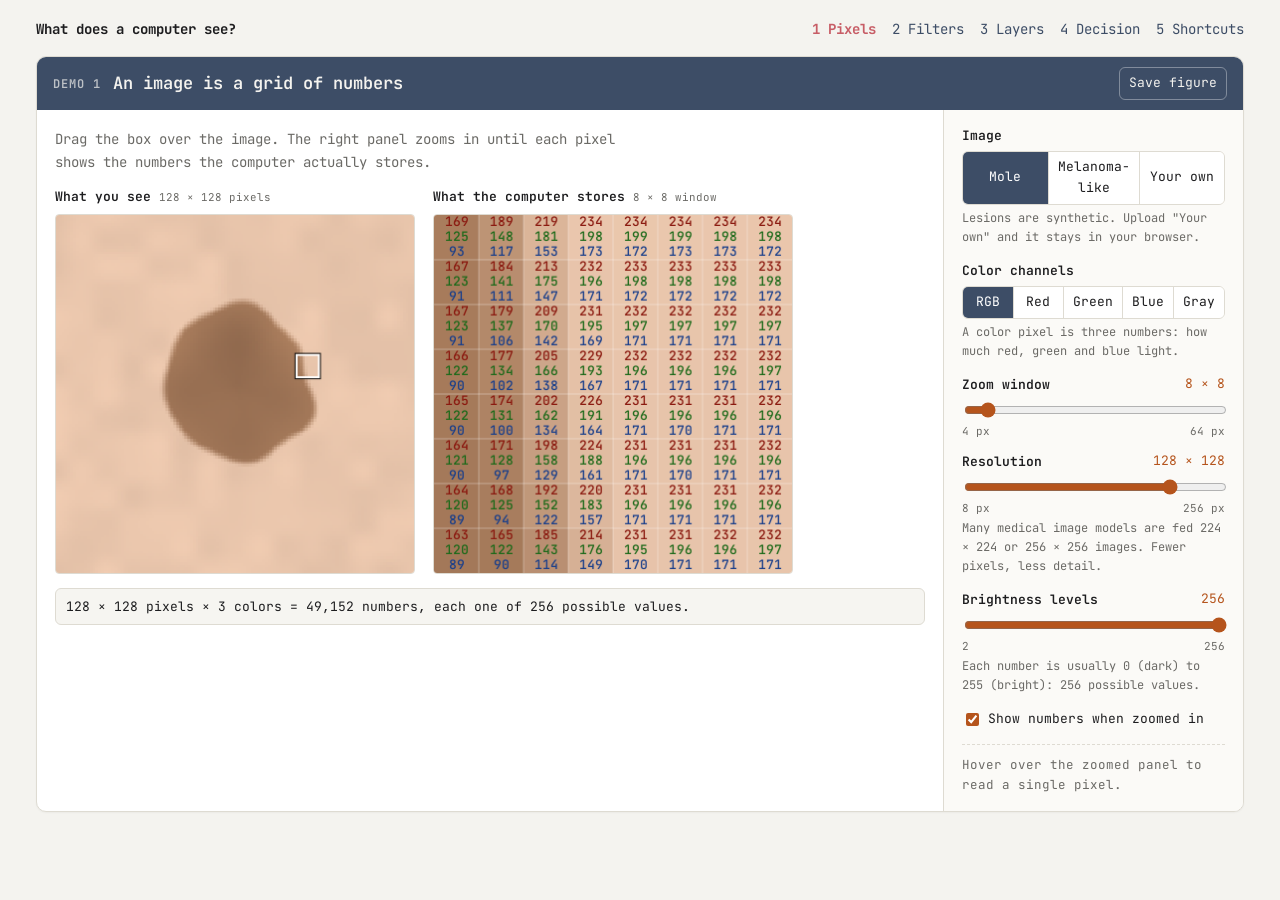
==== demos/01-pixels.html @ acb420b3 "Interactive demos for "What does a computer see?" Five slider demos (pixels, filters, layers, decisi" ====
<!doctype html>
<html lang="en">
<head>
  <meta charset="utf-8">
  <meta name="viewport" content="width=device-width, initial-scale=1">
  <title>Pixels Are Numbers</title>
  <link rel="stylesheet" href="../assets/style.css">
</head>
<body>
<div class="site">
  <nav class="site-nav">
    <a class="home" href="../index.html">What does a computer see?</a>
    <a href="01-pixels.html" aria-current="page">1 Pixels</a>
    <a href="02-convolution.html">2 Filters</a>
    <a href="03-layers.html">3 Layers</a>
    <a href="04-decision.html">4 Decision</a>
    <a href="05-shortcuts.html">5 Shortcuts</a>
  </nav>

  <section class="demo">
    <div class="demo-bar">
      <span class="num">DEMO 1</span>
      <h1>An image is a grid of numbers</h1>
      <button id="save">Save figure</button>
    </div>
    <div class="demo-body">
      <div class="stage">
        <p class="lede">Drag the box over the image. The right panel zooms in until each pixel shows the numbers the computer actually stores.</p>
        <div class="panels">
          <div class="panel">
            <div class="panel-title">What you see <small id="dims"></small></div>
            <canvas id="full" class="framed"></canvas>
          </div>
          <div class="panel">
            <div class="panel-title">What the computer stores <small id="zoomlabel"></small></div>
            <canvas id="zoom" class="framed"></canvas>
          </div>
        </div>
        <div class="readout" id="readout" style="margin-top:14px"></div>
      </div>

      <aside class="controls">
        <div class="control">
          <div class="control-head">Image</div>
          <div class="seg" id="source">
            <button data-value="benign" aria-pressed="true">Mole</button>
            <button data-value="malignant">Melanoma-like</button>
            <button data-value="upload">Your own</button>
          </div>
          <input type="file" id="file" accept="image/*" hidden>
          <span class="hint">Lesions are synthetic. Upload "Your own" and it stays in your browser.</span>
        </div>

        <div class="control">
          <div class="control-head">Color channels</div>
          <div class="seg" id="channel">
            <button data-value="rgb" aria-pressed="true">RGB</button>
            <button data-value="r">Red</button>
            <button data-value="g">Green</button>
            <button data-value="b">Blue</button>
            <button data-value="gray">Gray</button>
          </div>
          <span class="hint">A color pixel is three numbers: how much red, green and blue light.</span>
        </div>

        <div class="control">
          <div class="control-head"><label for="zoomsize">Zoom window</label><output for="zoomsize"></output></div>
          <input type="range" id="zoomsize" min="4" max="64" step="1" value="8">
          <div class="control-range"><span>4 px</span><span>64 px</span></div>
        </div>

        <div class="control">
          <div class="control-head"><label for="res">Resolution</label><output for="res"></output></div>
          <input type="range" id="res" min="3" max="8" step="1" value="7">
          <div class="control-range"><span>8 px</span><span>256 px</span></div>
          <span class="hint">Many medical image models are fed 224 × 224 or 256 × 256 images. Fewer pixels, less detail.</span>
        </div>

        <div class="control">
          <div class="control-head"><label for="levels">Brightness levels</label><output for="levels"></output></div>
          <input type="range" id="levels" min="1" max="8" step="1" value="8">
          <div class="control-range"><span>2</span><span>256</span></div>
          <span class="hint">Each number is usually 0 (dark) to 255 (bright): 256 possible values.</span>
        </div>

        <label class="check"><input type="checkbox" id="shownums" checked> Show numbers when zoomed in</label>

        <div class="note">Hover over the zoomed panel to read a single pixel.</div>
      </aside>
    </div>
  </section>
</div>

<script src="../assets/common.js"></script>
<script src="01-pixels.js"></script>
</body>
</html>
---- assets/style.css ----
/* Shared look for every demo: a framed "demo window" with a figure area
   on the left and a control panel on the right, in the spirit of the
   Neural Network Design demos. Light theme only so screenshots match print. */

@import url("https://fonts.googleapis.com/css2?family=JetBrains+Mono:wght@400;500;600;700&display=swap");

:root {
  --bg: #f4f3ef;
  --panel: #ffffff;
  --ink: #1d1d1f;
  --muted: #6b6a66;
  --line: #dedbd2;
  --bar: #3d4d66;
  --bar-ink: #f4f3ef;
  --accent: #b5541c;
  --benign: #2a8c82;
  --malignant: #c75d66;
  --radius: 10px;
  --mono: "JetBrains Mono", ui-monospace, monospace;
  color-scheme: light;
}

* { box-sizing: border-box; }

html, body {
  margin: 0;
  background: var(--bg);
  color: var(--ink);
  font: 14px/1.6 var(--mono);
}

a { color: var(--accent); }

/* ---------- site header ---------- */
.site {
  max-width: 1240px;
  margin: 0 auto;
  padding: 18px 16px 48px;
}
.site-nav {
  display: flex;
  flex-wrap: wrap;
  align-items: baseline;
  gap: 6px 16px;
  margin-bottom: 16px;
  font-size: 14px;
}
.site-nav .home { font-weight: 700; color: var(--ink); text-decoration: none; margin-right: auto; }
.site-nav a { text-decoration: none; color: var(--bar); }
.site-nav a:hover { text-decoration: underline; }
.site-nav a[aria-current="page"] { color: var(--malignant); font-weight: 700; }

/* ---------- demo window ---------- */
.demo {
  background: var(--panel);
  border: 1px solid var(--line);
  border-radius: var(--radius);
  overflow: hidden;
  box-shadow: 0 1px 2px rgba(0, 0, 0, 0.04);
}
.demo-bar {
  display: flex;
  align-items: center;
  gap: 12px;
  background: var(--bar);
  color: var(--bar-ink);
  padding: 10px 16px;
}
.demo-bar .num {
  font: 600 12px var(--mono);
  letter-spacing: 0.08em;
  opacity: 0.7;
}
.demo-bar h1 { font-size: 17px; margin: 0; font-weight: 600; flex: 1; }
.demo-bar button { background: transparent; color: var(--bar-ink); border-color: rgba(255, 255, 255, 0.35); }
.demo-bar button:hover { background: rgba(255, 255, 255, 0.1); }

.demo-body {
  display: grid;
  grid-template-columns: minmax(0, 1fr) 300px;
}
.stage {
  padding: 18px;
  min-width: 0;
  overflow-x: auto;
}
.controls {
  border-left: 1px solid var(--line);
  padding: 16px 18px;
  background: #fbfaf7;
  display: flex;
  flex-direction: column;
  gap: 14px;
}
@media (max-width: 860px) {
  .demo-body { grid-template-columns: 1fr; }
  .controls { border-left: 0; border-top: 1px solid var(--line); }
}

.lede { margin: 0 0 14px; color: var(--muted); max-width: 70ch; }

/* ---------- figure panels ---------- */
.panels { display: flex; flex-wrap: wrap; gap: 18px; align-items: flex-start; }
.panel { display: flex; flex-direction: column; gap: 6px; }
.panel-title { font-size: 13px; font-weight: 600; }
.panel-title small { font-weight: 400; color: var(--muted); }
canvas { display: block; max-width: 100%; }
canvas.framed { border: 1px solid var(--line); border-radius: 4px; }
.readout {
  font: 13px/1.5 var(--mono);
  color: var(--ink);
  background: #f6f5f1;
  border: 1px solid var(--line);
  border-radius: 6px;
  padding: 8px 10px;
  white-space: pre-wrap;
}

/* ---------- controls ---------- */
.control { display: flex; flex-direction: column; gap: 4px; }
.control-head { display: flex; justify-content: space-between; font-size: 13px; font-weight: 600; }
.control-head output { font: 13px var(--mono); color: var(--accent); }
.control-range { display: flex; justify-content: space-between; font: 11px var(--mono); color: var(--muted); }
.control .hint { font-size: 12px; color: var(--muted); }
input[type="range"] { width: 100%; accent-color: var(--accent); }
input[type="checkbox"] { accent-color: var(--accent); }
select, button, input[type="number"] {
  font: inherit;
  font-size: 13px;
  padding: 5px 9px;
  border: 1px solid var(--line);
  border-radius: 6px;
  background: #fff;
  color: var(--ink);
}
button { cursor: pointer; }
button:hover { background: #f1efe9; }
button.primary { background: var(--accent); color: #fff; border-color: var(--accent); }
button.primary:hover { filter: brightness(1.08); }
.row { display: flex; gap: 8px; flex-wrap: wrap; align-items: center; }
.seg { display: flex; border: 1px solid var(--line); border-radius: 6px; overflow: hidden; }
.seg button { border: 0; border-radius: 0; flex: 1; }
.seg button + button { border-left: 1px solid var(--line); }
.seg button[aria-pressed="true"] { background: var(--bar); color: #fff; }
label.check { display: flex; gap: 6px; align-items: center; font-size: 13px; }

.note {
  font-size: 12.5px;
  color: var(--muted);
  border-top: 1px dashed var(--line);
  padding-top: 10px;
}
.note b { color: var(--ink); }

.legend { display: flex; gap: 14px; flex-wrap: wrap; font-size: 12px; color: var(--muted); }
.swatch { display: inline-block; width: 10px; height: 10px; border-radius: 2px; margin-right: 4px; vertical-align: -1px; }

/* Screenshot mode (?clean): hides the site nav so the demo window fills the shot. */
body.clean .site-nav, body.clean .site-foot { display: none; }
body.clean .site { padding: 0; max-width: none; }
body.clean .demo { border-radius: 0; border: 0; }

.site-foot { margin-top: 18px; font-size: 12.5px; color: var(--muted); }
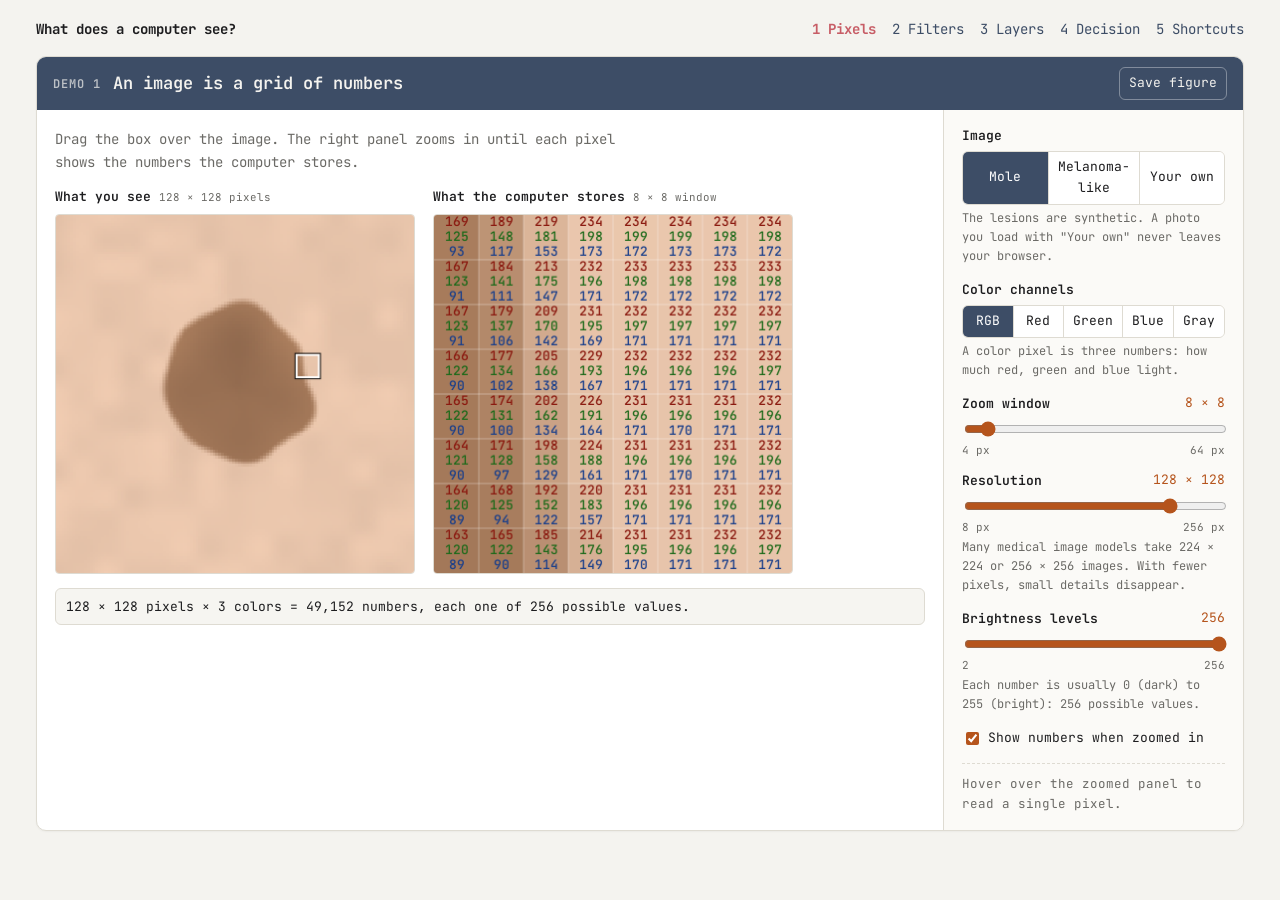
==== commit d1ddbcef: "Rework demo and README text for plainer wording Rewrite ledes, hints and notes to drop filler and st" ====
--- a/demos/01-pixels.html
+++ b/demos/01-pixels.html
@@ -3,7 +3,7 @@
 <head>
   <meta charset="utf-8">
   <meta name="viewport" content="width=device-width, initial-scale=1">
-  <title>Pixels Are Numbers</title>
+  <title>Pixels are numbers</title>
   <link rel="stylesheet" href="../assets/style.css">
 </head>
 <body>
@@ -25,7 +25,7 @@
     </div>
     <div class="demo-body">
       <div class="stage">
-        <p class="lede">Drag the box over the image. The right panel zooms in until each pixel shows the numbers the computer actually stores.</p>
+        <p class="lede">Drag the box over the image. The right panel zooms in until each pixel shows the numbers the computer stores.</p>
         <div class="panels">
           <div class="panel">
             <div class="panel-title">What you see <small id="dims"></small></div>
@@ -48,7 +48,7 @@
             <button data-value="upload">Your own</button>
           </div>
           <input type="file" id="file" accept="image/*" hidden>
-          <span class="hint">Lesions are synthetic. Upload "Your own" and it stays in your browser.</span>
+          <span class="hint">The lesions are synthetic. A photo you load with "Your own" never leaves your browser.</span>
         </div>
 
         <div class="control">
@@ -73,7 +73,7 @@
           <div class="control-head"><label for="res">Resolution</label><output for="res"></output></div>
           <input type="range" id="res" min="3" max="8" step="1" value="7">
           <div class="control-range"><span>8 px</span><span>256 px</span></div>
-          <span class="hint">Many medical image models are fed 224 × 224 or 256 × 256 images. Fewer pixels, less detail.</span>
+          <span class="hint">Many medical image models take 224 × 224 or 256 × 256 images. With fewer pixels, small details disappear.</span>
         </div>
 
         <div class="control">
